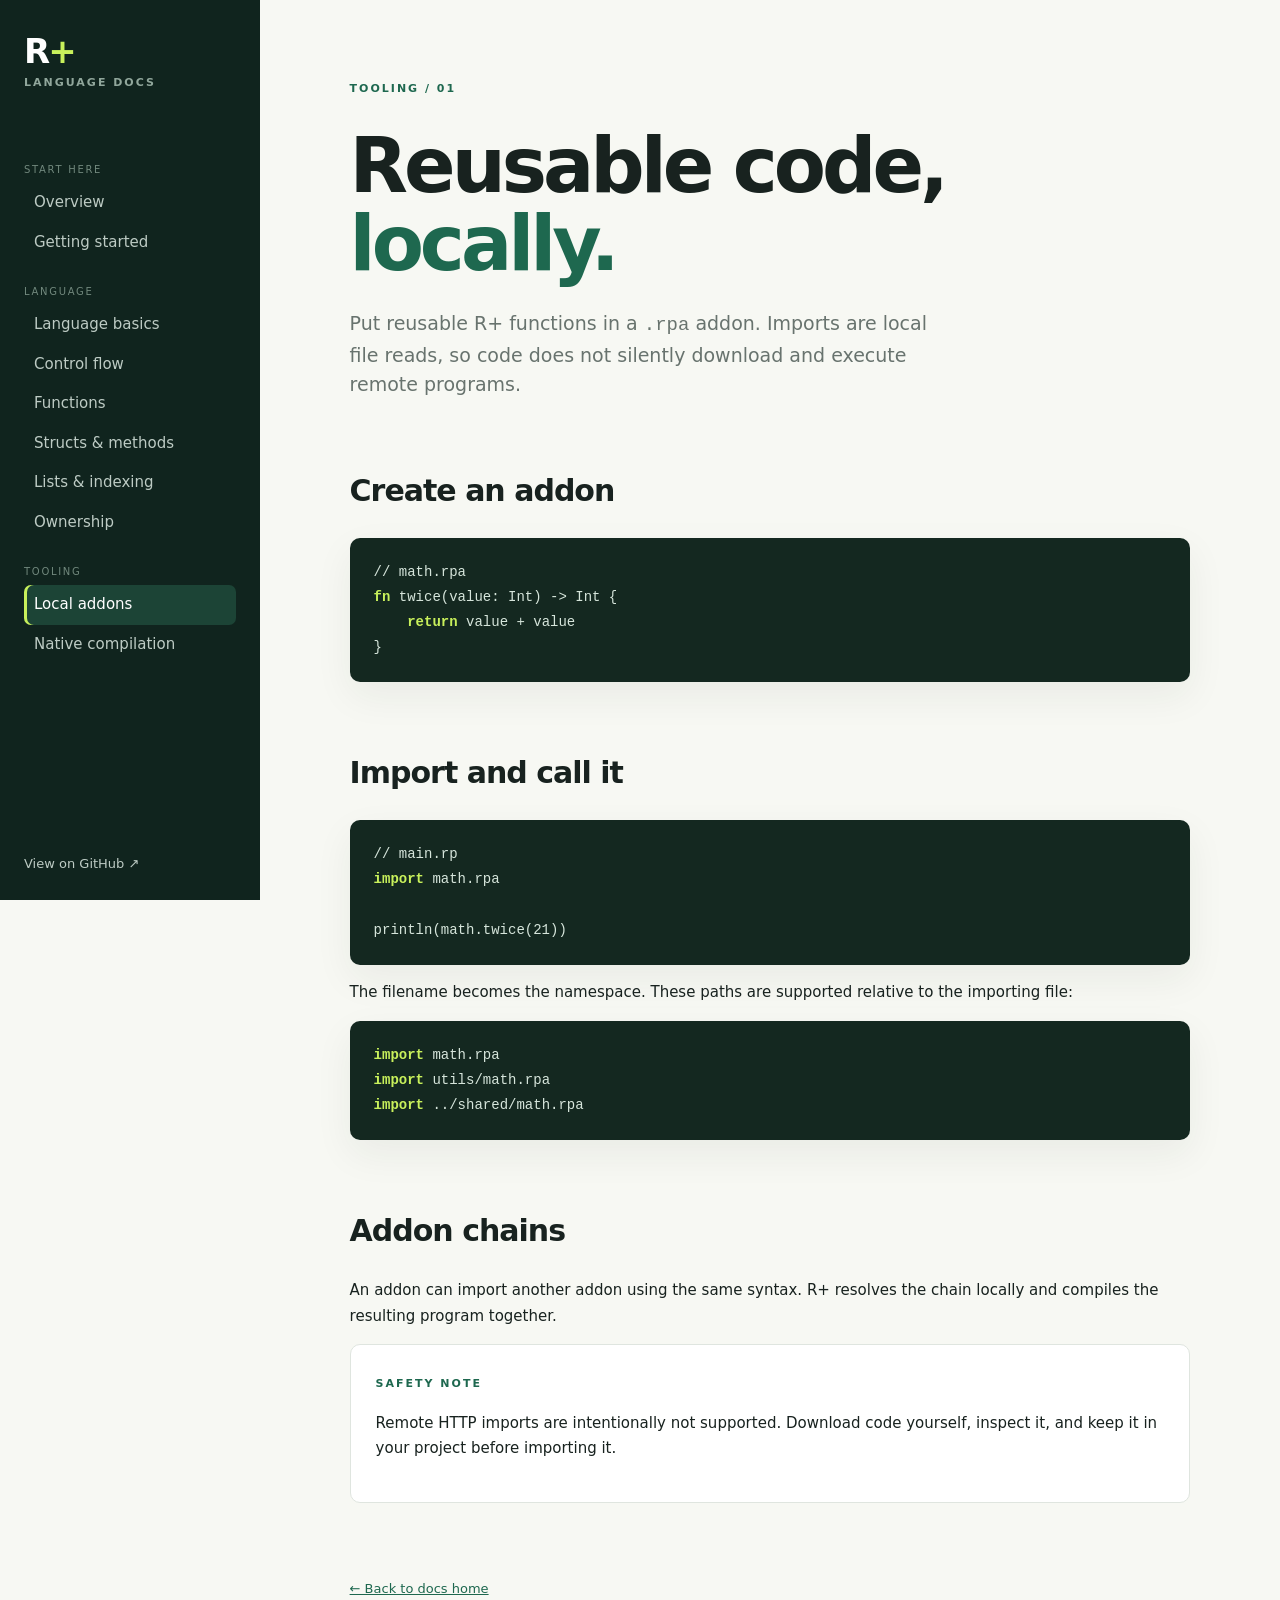
==== docs/addons.html @ 3edc1ddb "Add R+ documentation site" ====
<!doctype html><html lang="en"><head><meta charset="utf-8"><meta name="viewport" content="width=device-width,initial-scale=1"><title>Local addons · R+</title><link rel="stylesheet" href="style.css"></head><body><input id="menu-toggle" type="checkbox"><label class="menu-button" for="menu-toggle">☰</label><aside class="sidebar"><a class="brand" href="index.html">R<span class="accent">+</span><small>language docs</small></a><nav><p>Start here</p><a href="index.html">Overview</a><a href="getting-started.html">Getting started</a><p>Language</p><a href="basics.html">Language basics</a><a href="control-flow.html">Control flow</a><a href="functions.html">Functions</a><a href="structs.html">Structs & methods</a><a href="lists.html">Lists & indexing</a><a href="ownership.html">Ownership</a><p>Tooling</p><a class="active" href="addons.html">Local addons</a><a href="native.html">Native compilation</a></nav><a class="github" href="https://github.com/nightwatchmaker/RPlus">View on GitHub ↗</a></aside><main><div class="eyebrow">TOOLING / 01</div><h1>Reusable code, <span>locally.</span></h1><p class="lede">Put reusable R+ functions in a <code>.rpa</code> addon. Imports are local file reads, so code does not silently download and execute remote programs.</p><h2>Create an addon</h2><div class="terminal"><pre><code><span>// math.rpa</span>
<b>fn</b> twice(value: Int) -&gt; Int {
    <b>return</b> value + value
}</code></pre></div><h2>Import and call it</h2><div class="terminal"><pre><code><span>// main.rp</span>
<b>import</b> math.rpa

println(math.twice(21))</code></pre></div><p>The filename becomes the namespace. These paths are supported relative to the importing file:</p><div class="terminal"><pre><code><b>import</b> math.rpa
<b>import</b> utils/math.rpa
<b>import</b> ../shared/math.rpa</code></pre></div><h2>Addon chains</h2><p>An addon can import another addon using the same syntax. R+ resolves the chain locally and compiles the resulting program together.</p><div class="quick"><span class="label">SAFETY NOTE</span><p>Remote HTTP imports are intentionally not supported. Download code yourself, inspect it, and keep it in your project before importing it.</p></div><footer><a href="index.html">← Back to docs home</a></footer></main></body></html>
---- docs/style.css ----
:root{--ink:#18221f;--muted:#68736e;--paper:#f7f8f3;--card:#fff;--line:#dfe5df;--green:#1e684f;--lime:#c8f05b;--shadow:0 14px 38px #1c2e2510}*{box-sizing:border-box}html{scroll-behavior:smooth}body{margin:0;background:var(--paper);color:var(--ink);font:15px/1.7 Inter,ui-sans-serif,system-ui,-apple-system,BlinkMacSystemFont,"Segoe UI",sans-serif}.sidebar{position:fixed;inset:0 auto 0 0;width:260px;background:#10241e;color:#e7eee8;padding:34px 24px 25px;display:flex;flex-direction:column;z-index:2}.brand{color:white;text-decoration:none;font-size:34px;font-weight:800;line-height:1;letter-spacing:-2px}.brand .accent{color:var(--lime)}.brand small{display:block;color:#91a79c;font-size:11px;letter-spacing:2px;text-transform:uppercase;font-weight:600;margin-top:9px}.sidebar nav{margin-top:52px}.sidebar nav p{color:#71887d;font-size:10px;letter-spacing:1.7px;text-transform:uppercase;margin:21px 0 5px}.sidebar nav a{display:block;color:#bdcbc4;text-decoration:none;padding:7px 10px;border-radius:7px;transition:.2s}.sidebar nav a:hover,.sidebar nav a.active{background:#1c4436;color:#fff}.sidebar nav a.active{box-shadow:inset 3px 0 var(--lime)}.github{margin-top:auto;color:#bdcbc4;text-decoration:none;font-size:13px}.github:hover{color:var(--lime)}main{max-width:1050px;margin-left:260px;padding:80px 7vw 60px}.eyebrow,.label{font-size:11px;letter-spacing:2px;color:var(--green);font-weight:800}.eyebrow{margin-bottom:28px}h1{font-size:clamp(42px,6vw,76px);line-height:1.03;letter-spacing:-4px;margin:0 0 26px;max-width:800px}h1 span{color:var(--green)}h2{font-size:30px;letter-spacing:-1px;margin:65px 0 22px}h3{font-size:19px;margin:7px 0 5px;letter-spacing:-.3px}.lede{max-width:590px;color:var(--muted);font-size:19px;line-height:1.55}.actions{display:flex;gap:12px;margin:30px 0 55px;flex-wrap:wrap}.button{display:inline-flex;gap:18px;align-items:center;color:var(--ink);border:1px solid var(--line);background:var(--card);padding:11px 17px;border-radius:7px;text-decoration:none;font-weight:700}.button.primary{background:var(--green);border-color:var(--green);color:white}.button.primary span{color:var(--lime);font-size:20px}.hero-grid{display:grid;grid-template-columns:minmax(0,2fr) minmax(210px,1fr);gap:18px}.terminal{background:#142820;border-radius:10px;box-shadow:var(--shadow);overflow:hidden}.dots{height:39px;border-bottom:1px solid #ffffff14;display:flex;align-items:center;gap:6px;padding:0 15px;color:#8ea99c;font:11px ui-monospace,monospace}.dots i{width:8px;height:8px;border-radius:50%;background:#5c766a}.dots i:first-child{background:#e88972}.dots i:nth-child(2){background:#e9c66c}.dots i:nth-child(3){background:#79bf8b}.dots span{margin-left:8px}.terminal pre{padding:22px 24px;margin:0;color:#d6e5db;font:14px/1.8 ui-monospace,SFMono-Regular,monospace}.terminal b{color:#c8f05b}.terminal em{color:#f6ca86;font-style:normal}.quick{border:1px solid var(--line);border-radius:10px;background:var(--card);padding:25px}.quick ul{list-style:none;margin:18px 0 0;padding:0}.quick li{border-top:1px solid var(--line);padding:10px 0;color:var(--muted)}.quick b{color:var(--ink)}.cards{display:grid;grid-template-columns:repeat(3,1fr);gap:15px}.cards a{background:var(--card);border:1px solid var(--line);border-radius:9px;padding:22px;text-decoration:none;color:var(--ink);box-shadow:var(--shadow);transition:.2s}.cards a:hover{transform:translateY(-3px);border-color:#9bb6a8}.cards strong{color:var(--green);font-size:12px;letter-spacing:1px}.cards p{color:var(--muted);margin:0;line-height:1.5}footer{margin-top:75px;color:#8b9690;font-size:13px}footer a{color:var(--green)}#menu-toggle,.menu-button{display:none}@media(max-width:850px){.sidebar{width:220px}.sidebar nav{margin-top:35px}main{margin-left:220px;padding:55px 5vw}.cards{grid-template-columns:repeat(2,1fr)}}@media(max-width:620px){.menu-button{display:block;position:fixed;right:16px;top:15px;background:var(--green);color:white;border-radius:6px;padding:5px 10px;z-index:4;font-size:20px;line-height:1.3}.sidebar{transform:translateX(-100%);transition:.25s;width:250px}#menu-toggle:checked~.sidebar{transform:translateX(0)}main{margin-left:0;padding:70px 22px 45px}h1{letter-spacing:-2.5px}.hero-grid,.cards{grid-template-columns:1fr}.lede{font-size:17px}}
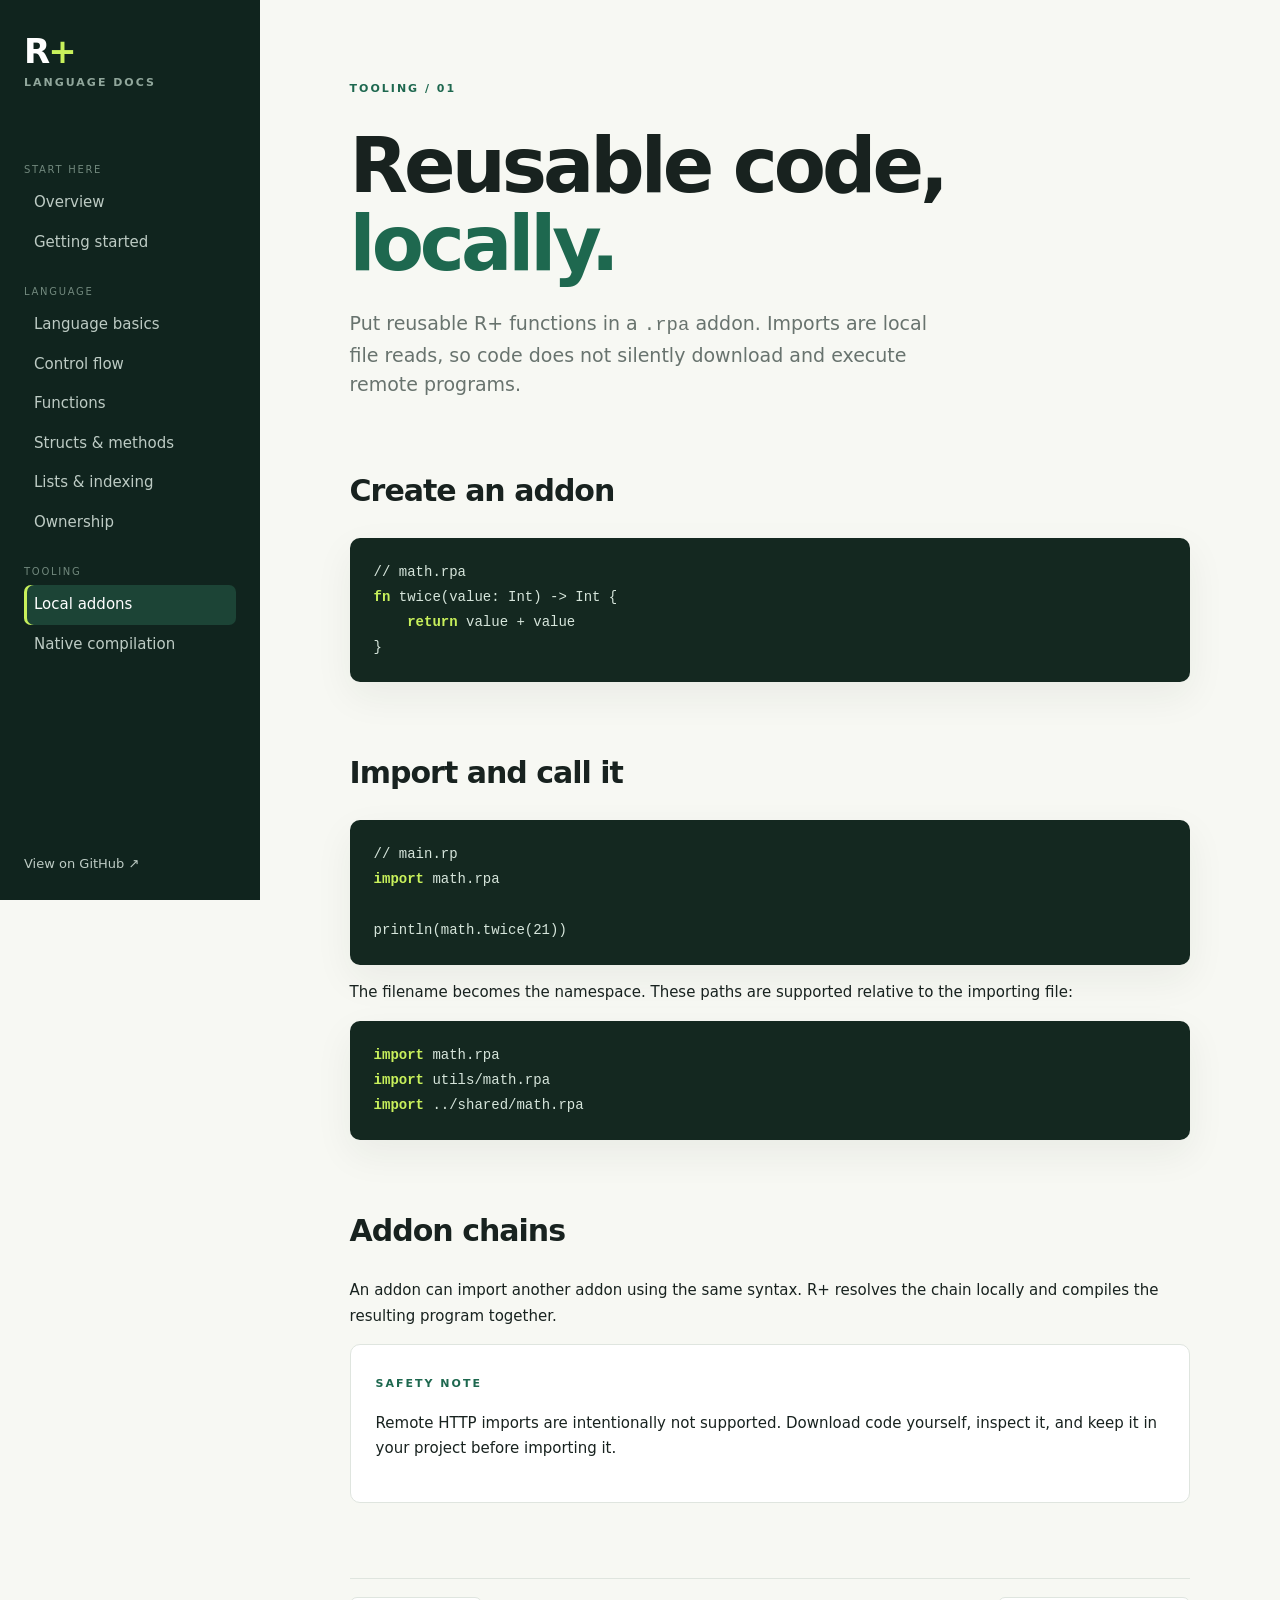
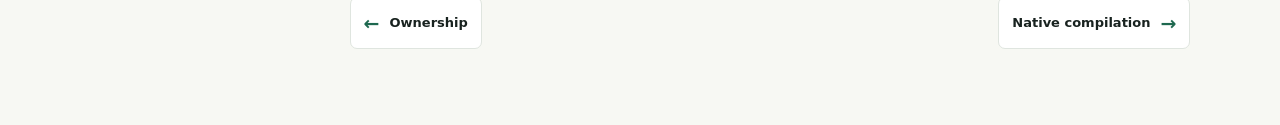
==== commit 433a7ef7: "Add previous and next docs navigation" ====
--- a/docs/addons.html
+++ b/docs/addons.html
@@ -6,4 +6,4 @@
 
 println(math.twice(21))</code></pre></div><p>The filename becomes the namespace. These paths are supported relative to the importing file:</p><div class="terminal"><pre><code><b>import</b> math.rpa
 <b>import</b> utils/math.rpa
-<b>import</b> ../shared/math.rpa</code></pre></div><h2>Addon chains</h2><p>An addon can import another addon using the same syntax. R+ resolves the chain locally and compiles the resulting program together.</p><div class="quick"><span class="label">SAFETY NOTE</span><p>Remote HTTP imports are intentionally not supported. Download code yourself, inspect it, and keep it in your project before importing it.</p></div><footer><a href="index.html">← Back to docs home</a></footer></main></body></html>
+<b>import</b> ../shared/math.rpa</code></pre></div><h2>Addon chains</h2><p>An addon can import another addon using the same syntax. R+ resolves the chain locally and compiles the resulting program together.</p><div class="quick"><span class="label">SAFETY NOTE</span><p>Remote HTTP imports are intentionally not supported. Download code yourself, inspect it, and keep it in your project before importing it.</p></div><footer><div class="pager"><a class="previous" href="ownership.html"><b>←</b> Ownership</a><a class="next" href="native.html">Native compilation <b>→</b></a></div></footer></main></body></html>
--- a/docs/style.css
+++ b/docs/style.css
@@ -1 +1 @@
-:root{--ink:#18221f;--muted:#68736e;--paper:#f7f8f3;--card:#fff;--line:#dfe5df;--green:#1e684f;--lime:#c8f05b;--shadow:0 14px 38px #1c2e2510}*{box-sizing:border-box}html{scroll-behavior:smooth}body{margin:0;background:var(--paper);color:var(--ink);font:15px/1.7 Inter,ui-sans-serif,system-ui,-apple-system,BlinkMacSystemFont,"Segoe UI",sans-serif}.sidebar{position:fixed;inset:0 auto 0 0;width:260px;background:#10241e;color:#e7eee8;padding:34px 24px 25px;display:flex;flex-direction:column;z-index:2}.brand{color:white;text-decoration:none;font-size:34px;font-weight:800;line-height:1;letter-spacing:-2px}.brand .accent{color:var(--lime)}.brand small{display:block;color:#91a79c;font-size:11px;letter-spacing:2px;text-transform:uppercase;font-weight:600;margin-top:9px}.sidebar nav{margin-top:52px}.sidebar nav p{color:#71887d;font-size:10px;letter-spacing:1.7px;text-transform:uppercase;margin:21px 0 5px}.sidebar nav a{display:block;color:#bdcbc4;text-decoration:none;padding:7px 10px;border-radius:7px;transition:.2s}.sidebar nav a:hover,.sidebar nav a.active{background:#1c4436;color:#fff}.sidebar nav a.active{box-shadow:inset 3px 0 var(--lime)}.github{margin-top:auto;color:#bdcbc4;text-decoration:none;font-size:13px}.github:hover{color:var(--lime)}main{max-width:1050px;margin-left:260px;padding:80px 7vw 60px}.eyebrow,.label{font-size:11px;letter-spacing:2px;color:var(--green);font-weight:800}.eyebrow{margin-bottom:28px}h1{font-size:clamp(42px,6vw,76px);line-height:1.03;letter-spacing:-4px;margin:0 0 26px;max-width:800px}h1 span{color:var(--green)}h2{font-size:30px;letter-spacing:-1px;margin:65px 0 22px}h3{font-size:19px;margin:7px 0 5px;letter-spacing:-.3px}.lede{max-width:590px;color:var(--muted);font-size:19px;line-height:1.55}.actions{display:flex;gap:12px;margin:30px 0 55px;flex-wrap:wrap}.button{display:inline-flex;gap:18px;align-items:center;color:var(--ink);border:1px solid var(--line);background:var(--card);padding:11px 17px;border-radius:7px;text-decoration:none;font-weight:700}.button.primary{background:var(--green);border-color:var(--green);color:white}.button.primary span{color:var(--lime);font-size:20px}.hero-grid{display:grid;grid-template-columns:minmax(0,2fr) minmax(210px,1fr);gap:18px}.terminal{background:#142820;border-radius:10px;box-shadow:var(--shadow);overflow:hidden}.dots{height:39px;border-bottom:1px solid #ffffff14;display:flex;align-items:center;gap:6px;padding:0 15px;color:#8ea99c;font:11px ui-monospace,monospace}.dots i{width:8px;height:8px;border-radius:50%;background:#5c766a}.dots i:first-child{background:#e88972}.dots i:nth-child(2){background:#e9c66c}.dots i:nth-child(3){background:#79bf8b}.dots span{margin-left:8px}.terminal pre{padding:22px 24px;margin:0;color:#d6e5db;font:14px/1.8 ui-monospace,SFMono-Regular,monospace}.terminal b{color:#c8f05b}.terminal em{color:#f6ca86;font-style:normal}.quick{border:1px solid var(--line);border-radius:10px;background:var(--card);padding:25px}.quick ul{list-style:none;margin:18px 0 0;padding:0}.quick li{border-top:1px solid var(--line);padding:10px 0;color:var(--muted)}.quick b{color:var(--ink)}.cards{display:grid;grid-template-columns:repeat(3,1fr);gap:15px}.cards a{background:var(--card);border:1px solid var(--line);border-radius:9px;padding:22px;text-decoration:none;color:var(--ink);box-shadow:var(--shadow);transition:.2s}.cards a:hover{transform:translateY(-3px);border-color:#9bb6a8}.cards strong{color:var(--green);font-size:12px;letter-spacing:1px}.cards p{color:var(--muted);margin:0;line-height:1.5}footer{margin-top:75px;color:#8b9690;font-size:13px}footer a{color:var(--green)}#menu-toggle,.menu-button{display:none}@media(max-width:850px){.sidebar{width:220px}.sidebar nav{margin-top:35px}main{margin-left:220px;padding:55px 5vw}.cards{grid-template-columns:repeat(2,1fr)}}@media(max-width:620px){.menu-button{display:block;position:fixed;right:16px;top:15px;background:var(--green);color:white;border-radius:6px;padding:5px 10px;z-index:4;font-size:20px;line-height:1.3}.sidebar{transform:translateX(-100%);transition:.25s;width:250px}#menu-toggle:checked~.sidebar{transform:translateX(0)}main{margin-left:0;padding:70px 22px 45px}h1{letter-spacing:-2.5px}.hero-grid,.cards{grid-template-columns:1fr}.lede{font-size:17px}}
+:root{--ink:#18221f;--muted:#68736e;--paper:#f7f8f3;--card:#fff;--line:#dfe5df;--green:#1e684f;--lime:#c8f05b;--shadow:0 14px 38px #1c2e2510}*{box-sizing:border-box}html{scroll-behavior:smooth}body{margin:0;background:var(--paper);color:var(--ink);font:15px/1.7 Inter,ui-sans-serif,system-ui,-apple-system,BlinkMacSystemFont,"Segoe UI",sans-serif}.sidebar{position:fixed;inset:0 auto 0 0;width:260px;background:#10241e;color:#e7eee8;padding:34px 24px 25px;display:flex;flex-direction:column;z-index:2}.brand{color:white;text-decoration:none;font-size:34px;font-weight:800;line-height:1;letter-spacing:-2px}.brand .accent{color:var(--lime)}.brand small{display:block;color:#91a79c;font-size:11px;letter-spacing:2px;text-transform:uppercase;font-weight:600;margin-top:9px}.sidebar nav{margin-top:52px}.sidebar nav p{color:#71887d;font-size:10px;letter-spacing:1.7px;text-transform:uppercase;margin:21px 0 5px}.sidebar nav a{display:block;color:#bdcbc4;text-decoration:none;padding:7px 10px;border-radius:7px;transition:.2s}.sidebar nav a:hover,.sidebar nav a.active{background:#1c4436;color:#fff}.sidebar nav a.active{box-shadow:inset 3px 0 var(--lime)}.github{margin-top:auto;color:#bdcbc4;text-decoration:none;font-size:13px}.github:hover{color:var(--lime)}main{max-width:1050px;margin-left:260px;padding:80px 7vw 60px}.eyebrow,.label{font-size:11px;letter-spacing:2px;color:var(--green);font-weight:800}.eyebrow{margin-bottom:28px}h1{font-size:clamp(42px,6vw,76px);line-height:1.03;letter-spacing:-4px;margin:0 0 26px;max-width:800px}h1 span{color:var(--green)}h2{font-size:30px;letter-spacing:-1px;margin:65px 0 22px}h3{font-size:19px;margin:7px 0 5px;letter-spacing:-.3px}.lede{max-width:590px;color:var(--muted);font-size:19px;line-height:1.55}.actions{display:flex;gap:12px;margin:30px 0 55px;flex-wrap:wrap}.button{display:inline-flex;gap:18px;align-items:center;color:var(--ink);border:1px solid var(--line);background:var(--card);padding:11px 17px;border-radius:7px;text-decoration:none;font-weight:700}.button.primary{background:var(--green);border-color:var(--green);color:white}.button.primary span{color:var(--lime);font-size:20px}.hero-grid{display:grid;grid-template-columns:minmax(0,2fr) minmax(210px,1fr);gap:18px}.terminal{background:#142820;border-radius:10px;box-shadow:var(--shadow);overflow:hidden}.dots{height:39px;border-bottom:1px solid #ffffff14;display:flex;align-items:center;gap:6px;padding:0 15px;color:#8ea99c;font:11px ui-monospace,monospace}.dots i{width:8px;height:8px;border-radius:50%;background:#5c766a}.dots i:first-child{background:#e88972}.dots i:nth-child(2){background:#e9c66c}.dots i:nth-child(3){background:#79bf8b}.dots span{margin-left:8px}.terminal pre{padding:22px 24px;margin:0;color:#d6e5db;font:14px/1.8 ui-monospace,SFMono-Regular,monospace}.terminal b{color:#c8f05b}.terminal em{color:#f6ca86;font-style:normal}.quick{border:1px solid var(--line);border-radius:10px;background:var(--card);padding:25px}.quick ul{list-style:none;margin:18px 0 0;padding:0}.quick li{border-top:1px solid var(--line);padding:10px 0;color:var(--muted)}.quick b{color:var(--ink)}.cards{display:grid;grid-template-columns:repeat(3,1fr);gap:15px}.cards a{background:var(--card);border:1px solid var(--line);border-radius:9px;padding:22px;text-decoration:none;color:var(--ink);box-shadow:var(--shadow);transition:.2s}.cards a:hover{transform:translateY(-3px);border-color:#9bb6a8}.cards strong{color:var(--green);font-size:12px;letter-spacing:1px}.cards p{color:var(--muted);margin:0;line-height:1.5}footer{margin-top:75px;color:#8b9690;font-size:13px}footer a{color:var(--green)}.pager{display:flex;justify-content:space-between;gap:18px;border-top:1px solid var(--line);padding-top:18px;margin-bottom:18px}.pager a{display:flex;align-items:center;gap:10px;border:1px solid var(--line);border-radius:7px;padding:9px 13px;text-decoration:none;color:var(--ink);font-weight:700;background:var(--card);transition:.2s}.pager a:hover{border-color:#9bb6a8;transform:translateY(-2px)}.pager b{font-size:19px;color:var(--green)}.pager p{margin:0}#menu-toggle,.menu-button{display:none}@media(max-width:850px){.sidebar{width:220px}.sidebar nav{margin-top:35px}main{margin-left:220px;padding:55px 5vw}.cards{grid-template-columns:repeat(2,1fr)}}@media(max-width:620px){.menu-button{display:block;position:fixed;right:16px;top:15px;background:var(--green);color:white;border-radius:6px;padding:5px 10px;z-index:4;font-size:20px;line-height:1.3}.sidebar{transform:translateX(-100%);transition:.25s;width:250px}#menu-toggle:checked~.sidebar{transform:translateX(0)}main{margin-left:0;padding:70px 22px 45px}h1{letter-spacing:-2.5px}.hero-grid,.cards{grid-template-columns:1fr}.lede{font-size:17px}}
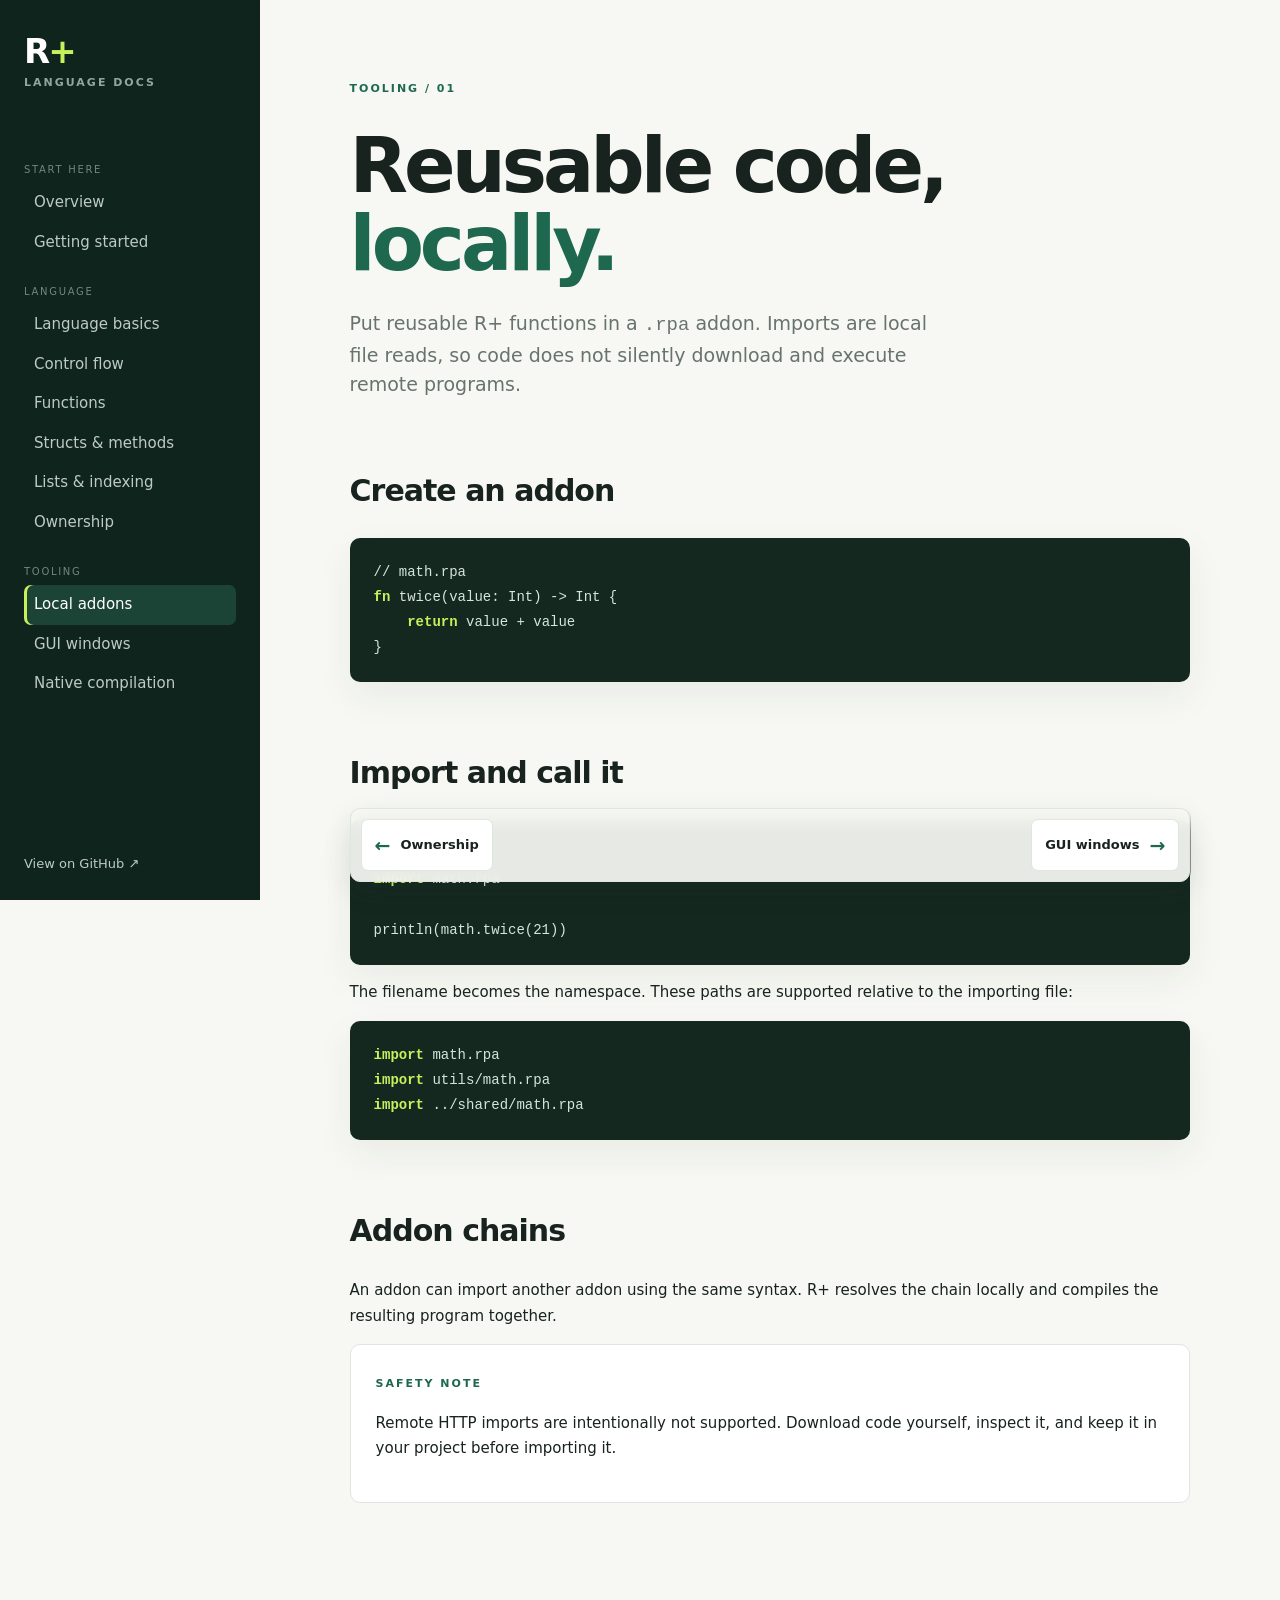
==== commit d2aefb92: "Add interpreter GUI module" ====
--- a/docs/addons.html
+++ b/docs/addons.html
@@ -1,4 +1,4 @@
-<!doctype html><html lang="en"><head><meta charset="utf-8"><meta name="viewport" content="width=device-width,initial-scale=1"><title>Local addons · R+</title><link rel="stylesheet" href="style.css"></head><body><input id="menu-toggle" type="checkbox"><label class="menu-button" for="menu-toggle">☰</label><aside class="sidebar"><a class="brand" href="index.html">R<span class="accent">+</span><small>language docs</small></a><nav><p>Start here</p><a href="index.html">Overview</a><a href="getting-started.html">Getting started</a><p>Language</p><a href="basics.html">Language basics</a><a href="control-flow.html">Control flow</a><a href="functions.html">Functions</a><a href="structs.html">Structs & methods</a><a href="lists.html">Lists & indexing</a><a href="ownership.html">Ownership</a><p>Tooling</p><a class="active" href="addons.html">Local addons</a><a href="native.html">Native compilation</a></nav><a class="github" href="https://github.com/nightwatchmaker/RPlus">View on GitHub ↗</a></aside><main><div class="eyebrow">TOOLING / 01</div><h1>Reusable code, <span>locally.</span></h1><p class="lede">Put reusable R+ functions in a <code>.rpa</code> addon. Imports are local file reads, so code does not silently download and execute remote programs.</p><h2>Create an addon</h2><div class="terminal"><pre><code><span>// math.rpa</span>
+<!doctype html><html lang="en"><head><meta charset="utf-8"><meta name="viewport" content="width=device-width,initial-scale=1"><title>Local addons · R+</title><link rel="stylesheet" href="style.css"></head><body><input id="menu-toggle" type="checkbox"><label class="menu-button" for="menu-toggle">☰</label><aside class="sidebar"><a class="brand" href="index.html">R<span class="accent">+</span><small>language docs</small></a><nav><p>Start here</p><a href="index.html">Overview</a><a href="getting-started.html">Getting started</a><p>Language</p><a href="basics.html">Language basics</a><a href="control-flow.html">Control flow</a><a href="functions.html">Functions</a><a href="structs.html">Structs & methods</a><a href="lists.html">Lists & indexing</a><a href="ownership.html">Ownership</a><p>Tooling</p><a class="active" href="addons.html">Local addons</a><a href="gui.html">GUI windows</a><a href="native.html">Native compilation</a></nav><a class="github" href="https://github.com/nightwatchmaker/RPlus">View on GitHub ↗</a></aside><main><div class="eyebrow">TOOLING / 01</div><h1>Reusable code, <span>locally.</span></h1><p class="lede">Put reusable R+ functions in a <code>.rpa</code> addon. Imports are local file reads, so code does not silently download and execute remote programs.</p><h2>Create an addon</h2><div class="terminal"><pre><code><span>// math.rpa</span>
 <b>fn</b> twice(value: Int) -&gt; Int {
     <b>return</b> value + value
 }</code></pre></div><h2>Import and call it</h2><div class="terminal"><pre><code><span>// main.rp</span>
@@ -6,4 +6,4 @@
 
 println(math.twice(21))</code></pre></div><p>The filename becomes the namespace. These paths are supported relative to the importing file:</p><div class="terminal"><pre><code><b>import</b> math.rpa
 <b>import</b> utils/math.rpa
-<b>import</b> ../shared/math.rpa</code></pre></div><h2>Addon chains</h2><p>An addon can import another addon using the same syntax. R+ resolves the chain locally and compiles the resulting program together.</p><div class="quick"><span class="label">SAFETY NOTE</span><p>Remote HTTP imports are intentionally not supported. Download code yourself, inspect it, and keep it in your project before importing it.</p></div><footer><div class="pager"><a class="previous" href="ownership.html"><b>←</b> Ownership</a><a class="next" href="native.html">Native compilation <b>→</b></a></div></footer></main></body></html>
+<b>import</b> ../shared/math.rpa</code></pre></div><h2>Addon chains</h2><p>An addon can import another addon using the same syntax. R+ resolves the chain locally and compiles the resulting program together.</p><div class="quick"><span class="label">SAFETY NOTE</span><p>Remote HTTP imports are intentionally not supported. Download code yourself, inspect it, and keep it in your project before importing it.</p></div><footer><div class="pager"><a class="previous" href="ownership.html"><b>←</b> Ownership</a><a class="next" href="gui.html">GUI windows <b>→</b></a></div></footer></main></body></html>
--- a/docs/style.css
+++ b/docs/style.css
@@ -1 +1 @@
-:root{--ink:#18221f;--muted:#68736e;--paper:#f7f8f3;--card:#fff;--line:#dfe5df;--green:#1e684f;--lime:#c8f05b;--shadow:0 14px 38px #1c2e2510}*{box-sizing:border-box}html{scroll-behavior:smooth}body{margin:0;background:var(--paper);color:var(--ink);font:15px/1.7 Inter,ui-sans-serif,system-ui,-apple-system,BlinkMacSystemFont,"Segoe UI",sans-serif}.sidebar{position:fixed;inset:0 auto 0 0;width:260px;background:#10241e;color:#e7eee8;padding:34px 24px 25px;display:flex;flex-direction:column;z-index:2}.brand{color:white;text-decoration:none;font-size:34px;font-weight:800;line-height:1;letter-spacing:-2px}.brand .accent{color:var(--lime)}.brand small{display:block;color:#91a79c;font-size:11px;letter-spacing:2px;text-transform:uppercase;font-weight:600;margin-top:9px}.sidebar nav{margin-top:52px}.sidebar nav p{color:#71887d;font-size:10px;letter-spacing:1.7px;text-transform:uppercase;margin:21px 0 5px}.sidebar nav a{display:block;color:#bdcbc4;text-decoration:none;padding:7px 10px;border-radius:7px;transition:.2s}.sidebar nav a:hover,.sidebar nav a.active{background:#1c4436;color:#fff}.sidebar nav a.active{box-shadow:inset 3px 0 var(--lime)}.github{margin-top:auto;color:#bdcbc4;text-decoration:none;font-size:13px}.github:hover{color:var(--lime)}main{max-width:1050px;margin-left:260px;padding:80px 7vw 60px}.eyebrow,.label{font-size:11px;letter-spacing:2px;color:var(--green);font-weight:800}.eyebrow{margin-bottom:28px}h1{font-size:clamp(42px,6vw,76px);line-height:1.03;letter-spacing:-4px;margin:0 0 26px;max-width:800px}h1 span{color:var(--green)}h2{font-size:30px;letter-spacing:-1px;margin:65px 0 22px}h3{font-size:19px;margin:7px 0 5px;letter-spacing:-.3px}.lede{max-width:590px;color:var(--muted);font-size:19px;line-height:1.55}.actions{display:flex;gap:12px;margin:30px 0 55px;flex-wrap:wrap}.button{display:inline-flex;gap:18px;align-items:center;color:var(--ink);border:1px solid var(--line);background:var(--card);padding:11px 17px;border-radius:7px;text-decoration:none;font-weight:700}.button.primary{background:var(--green);border-color:var(--green);color:white}.button.primary span{color:var(--lime);font-size:20px}.hero-grid{display:grid;grid-template-columns:minmax(0,2fr) minmax(210px,1fr);gap:18px}.terminal{background:#142820;border-radius:10px;box-shadow:var(--shadow);overflow:hidden}.dots{height:39px;border-bottom:1px solid #ffffff14;display:flex;align-items:center;gap:6px;padding:0 15px;color:#8ea99c;font:11px ui-monospace,monospace}.dots i{width:8px;height:8px;border-radius:50%;background:#5c766a}.dots i:first-child{background:#e88972}.dots i:nth-child(2){background:#e9c66c}.dots i:nth-child(3){background:#79bf8b}.dots span{margin-left:8px}.terminal pre{padding:22px 24px;margin:0;color:#d6e5db;font:14px/1.8 ui-monospace,SFMono-Regular,monospace}.terminal b{color:#c8f05b}.terminal em{color:#f6ca86;font-style:normal}.quick{border:1px solid var(--line);border-radius:10px;background:var(--card);padding:25px}.quick ul{list-style:none;margin:18px 0 0;padding:0}.quick li{border-top:1px solid var(--line);padding:10px 0;color:var(--muted)}.quick b{color:var(--ink)}.cards{display:grid;grid-template-columns:repeat(3,1fr);gap:15px}.cards a{background:var(--card);border:1px solid var(--line);border-radius:9px;padding:22px;text-decoration:none;color:var(--ink);box-shadow:var(--shadow);transition:.2s}.cards a:hover{transform:translateY(-3px);border-color:#9bb6a8}.cards strong{color:var(--green);font-size:12px;letter-spacing:1px}.cards p{color:var(--muted);margin:0;line-height:1.5}footer{margin-top:75px;color:#8b9690;font-size:13px}footer a{color:var(--green)}.pager{display:flex;justify-content:space-between;gap:18px;border-top:1px solid var(--line);padding-top:18px;margin-bottom:18px}.pager a{display:flex;align-items:center;gap:10px;border:1px solid var(--line);border-radius:7px;padding:9px 13px;text-decoration:none;color:var(--ink);font-weight:700;background:var(--card);transition:.2s}.pager a:hover{border-color:#9bb6a8;transform:translateY(-2px)}.pager b{font-size:19px;color:var(--green)}.pager p{margin:0}#menu-toggle,.menu-button{display:none}@media(max-width:850px){.sidebar{width:220px}.sidebar nav{margin-top:35px}main{margin-left:220px;padding:55px 5vw}.cards{grid-template-columns:repeat(2,1fr)}}@media(max-width:620px){.menu-button{display:block;position:fixed;right:16px;top:15px;background:var(--green);color:white;border-radius:6px;padding:5px 10px;z-index:4;font-size:20px;line-height:1.3}.sidebar{transform:translateX(-100%);transition:.25s;width:250px}#menu-toggle:checked~.sidebar{transform:translateX(0)}main{margin-left:0;padding:70px 22px 45px}h1{letter-spacing:-2.5px}.hero-grid,.cards{grid-template-columns:1fr}.lede{font-size:17px}}
+:root{--ink:#18221f;--muted:#68736e;--paper:#f7f8f3;--card:#fff;--line:#dfe5df;--green:#1e684f;--lime:#c8f05b;--shadow:0 14px 38px #1c2e2510}*{box-sizing:border-box}html{scroll-behavior:smooth}body{margin:0;background:var(--paper);color:var(--ink);font:15px/1.7 Inter,ui-sans-serif,system-ui,-apple-system,BlinkMacSystemFont,"Segoe UI",sans-serif}.sidebar{position:fixed;inset:0 auto 0 0;width:260px;background:#10241e;color:#e7eee8;padding:34px 24px 25px;display:flex;flex-direction:column;z-index:2}.brand{color:white;text-decoration:none;font-size:34px;font-weight:800;line-height:1;letter-spacing:-2px}.brand .accent{color:var(--lime)}.brand small{display:block;color:#91a79c;font-size:11px;letter-spacing:2px;text-transform:uppercase;font-weight:600;margin-top:9px}.sidebar nav{margin-top:52px}.sidebar nav p{color:#71887d;font-size:10px;letter-spacing:1.7px;text-transform:uppercase;margin:21px 0 5px}.sidebar nav a{display:block;color:#bdcbc4;text-decoration:none;padding:7px 10px;border-radius:7px;transition:.2s}.sidebar nav a:hover,.sidebar nav a.active{background:#1c4436;color:#fff}.sidebar nav a.active{box-shadow:inset 3px 0 var(--lime)}.github{margin-top:auto;color:#bdcbc4;text-decoration:none;font-size:13px}.github:hover{color:var(--lime)}main{max-width:1050px;margin-left:260px;padding:80px 7vw 60px}.eyebrow,.label{font-size:11px;letter-spacing:2px;color:var(--green);font-weight:800}.eyebrow{margin-bottom:28px}h1{font-size:clamp(42px,6vw,76px);line-height:1.03;letter-spacing:-4px;margin:0 0 26px;max-width:800px}h1 span{color:var(--green)}h2{font-size:30px;letter-spacing:-1px;margin:65px 0 22px}h3{font-size:19px;margin:7px 0 5px;letter-spacing:-.3px}.lede{max-width:590px;color:var(--muted);font-size:19px;line-height:1.55}.actions{display:flex;gap:12px;margin:30px 0 55px;flex-wrap:wrap}.button{display:inline-flex;gap:18px;align-items:center;color:var(--ink);border:1px solid var(--line);background:var(--card);padding:11px 17px;border-radius:7px;text-decoration:none;font-weight:700}.button.primary{background:var(--green);border-color:var(--green);color:white}.button.primary span{color:var(--lime);font-size:20px}.hero-grid{display:grid;grid-template-columns:minmax(0,2fr) minmax(210px,1fr);gap:18px}.terminal{background:#142820;border-radius:10px;box-shadow:var(--shadow);overflow:hidden}.dots{height:39px;border-bottom:1px solid #ffffff14;display:flex;align-items:center;gap:6px;padding:0 15px;color:#8ea99c;font:11px ui-monospace,monospace}.dots i{width:8px;height:8px;border-radius:50%;background:#5c766a}.dots i:first-child{background:#e88972}.dots i:nth-child(2){background:#e9c66c}.dots i:nth-child(3){background:#79bf8b}.dots span{margin-left:8px}.terminal pre{padding:22px 24px;margin:0;color:#d6e5db;font:14px/1.8 ui-monospace,SFMono-Regular,monospace}.terminal b{color:#c8f05b}.terminal em{color:#f6ca86;font-style:normal}.quick{border:1px solid var(--line);border-radius:10px;background:var(--card);padding:25px}.quick ul{list-style:none;margin:18px 0 0;padding:0}.quick li{border-top:1px solid var(--line);padding:10px 0;color:var(--muted)}.quick b{color:var(--ink)}.cards{display:grid;grid-template-columns:repeat(3,1fr);gap:15px}.cards a{background:var(--card);border:1px solid var(--line);border-radius:9px;padding:22px;text-decoration:none;color:var(--ink);box-shadow:var(--shadow);transition:.2s}.cards a:hover{transform:translateY(-3px);border-color:#9bb6a8}.cards strong{color:var(--green);font-size:12px;letter-spacing:1px}.cards p{color:var(--muted);margin:0;line-height:1.5}footer{margin-top:75px;color:#8b9690;font-size:13px}footer a{color:var(--green)}.pager{display:flex;justify-content:space-between;gap:18px;position:fixed;z-index:3;bottom:18px;left:calc(260px + 7vw);right:7vw;max-width:1050px;margin:0 auto;padding:10px;border:1px solid var(--line);border-radius:10px;background:#f7f8f3ee;box-shadow:0 10px 28px #1c2e251a;backdrop-filter:blur(8px)}.pager a{display:flex;align-items:center;gap:10px;border:1px solid var(--line);border-radius:7px;padding:9px 13px;text-decoration:none;color:var(--ink);font-weight:700;background:var(--card);transition:.2s}.pager a:hover{border-color:#9bb6a8;transform:translateY(-2px)}.pager b{font-size:19px;color:var(--green)}.pager p{margin:0}#menu-toggle,.menu-button{display:none}@media(max-width:850px){.sidebar{width:220px}.sidebar nav{margin-top:35px}main{margin-left:220px;padding:55px 5vw}.cards{grid-template-columns:repeat(2,1fr)}}@media(max-width:620px){.menu-button{display:block;position:fixed;right:16px;top:15px;background:var(--green);color:white;border-radius:6px;padding:5px 10px;z-index:4;font-size:20px;line-height:1.3}.sidebar{transform:translateX(-100%);transition:.25s;width:250px}#menu-toggle:checked~.sidebar{transform:translateX(0)}main{margin-left:0;padding:70px 22px 45px}.pager{left:12px;right:12px;bottom:12px}h1{letter-spacing:-2.5px}.hero-grid,.cards{grid-template-columns:1fr}.lede{font-size:17px}}
